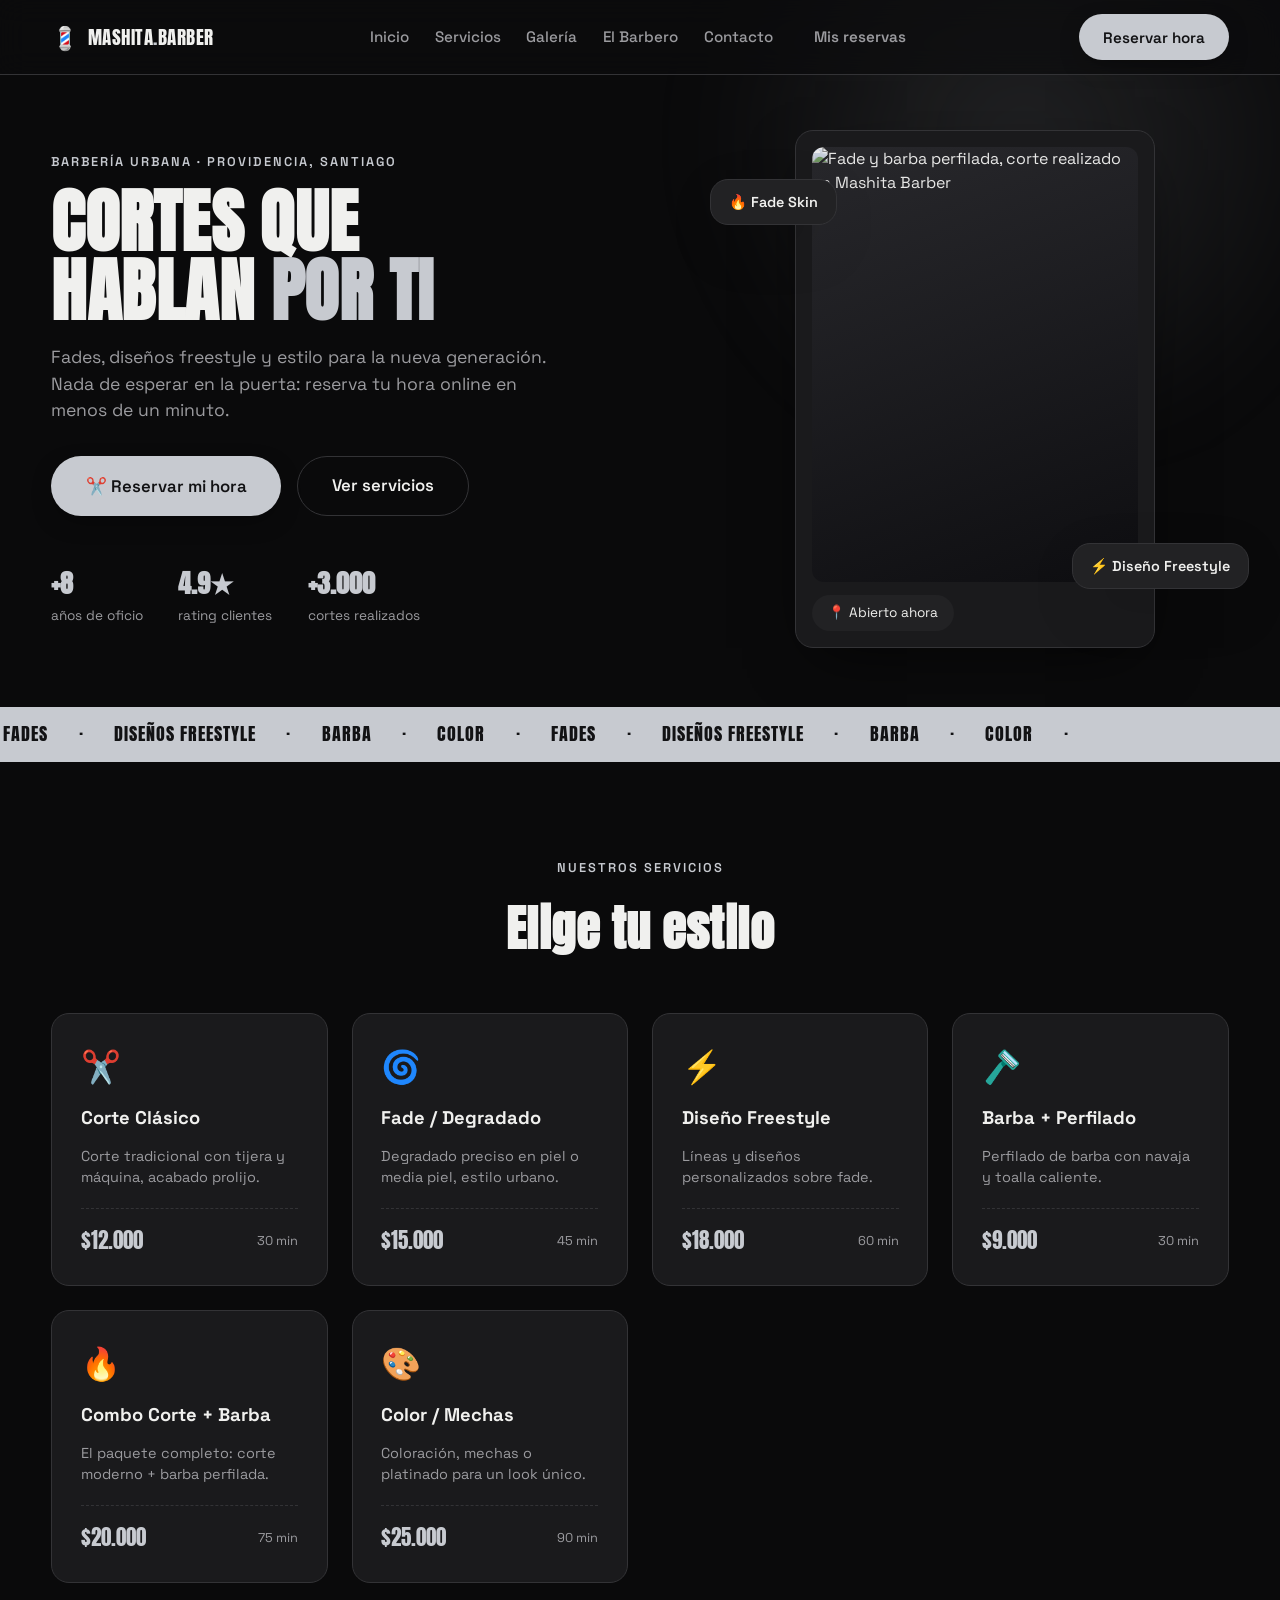
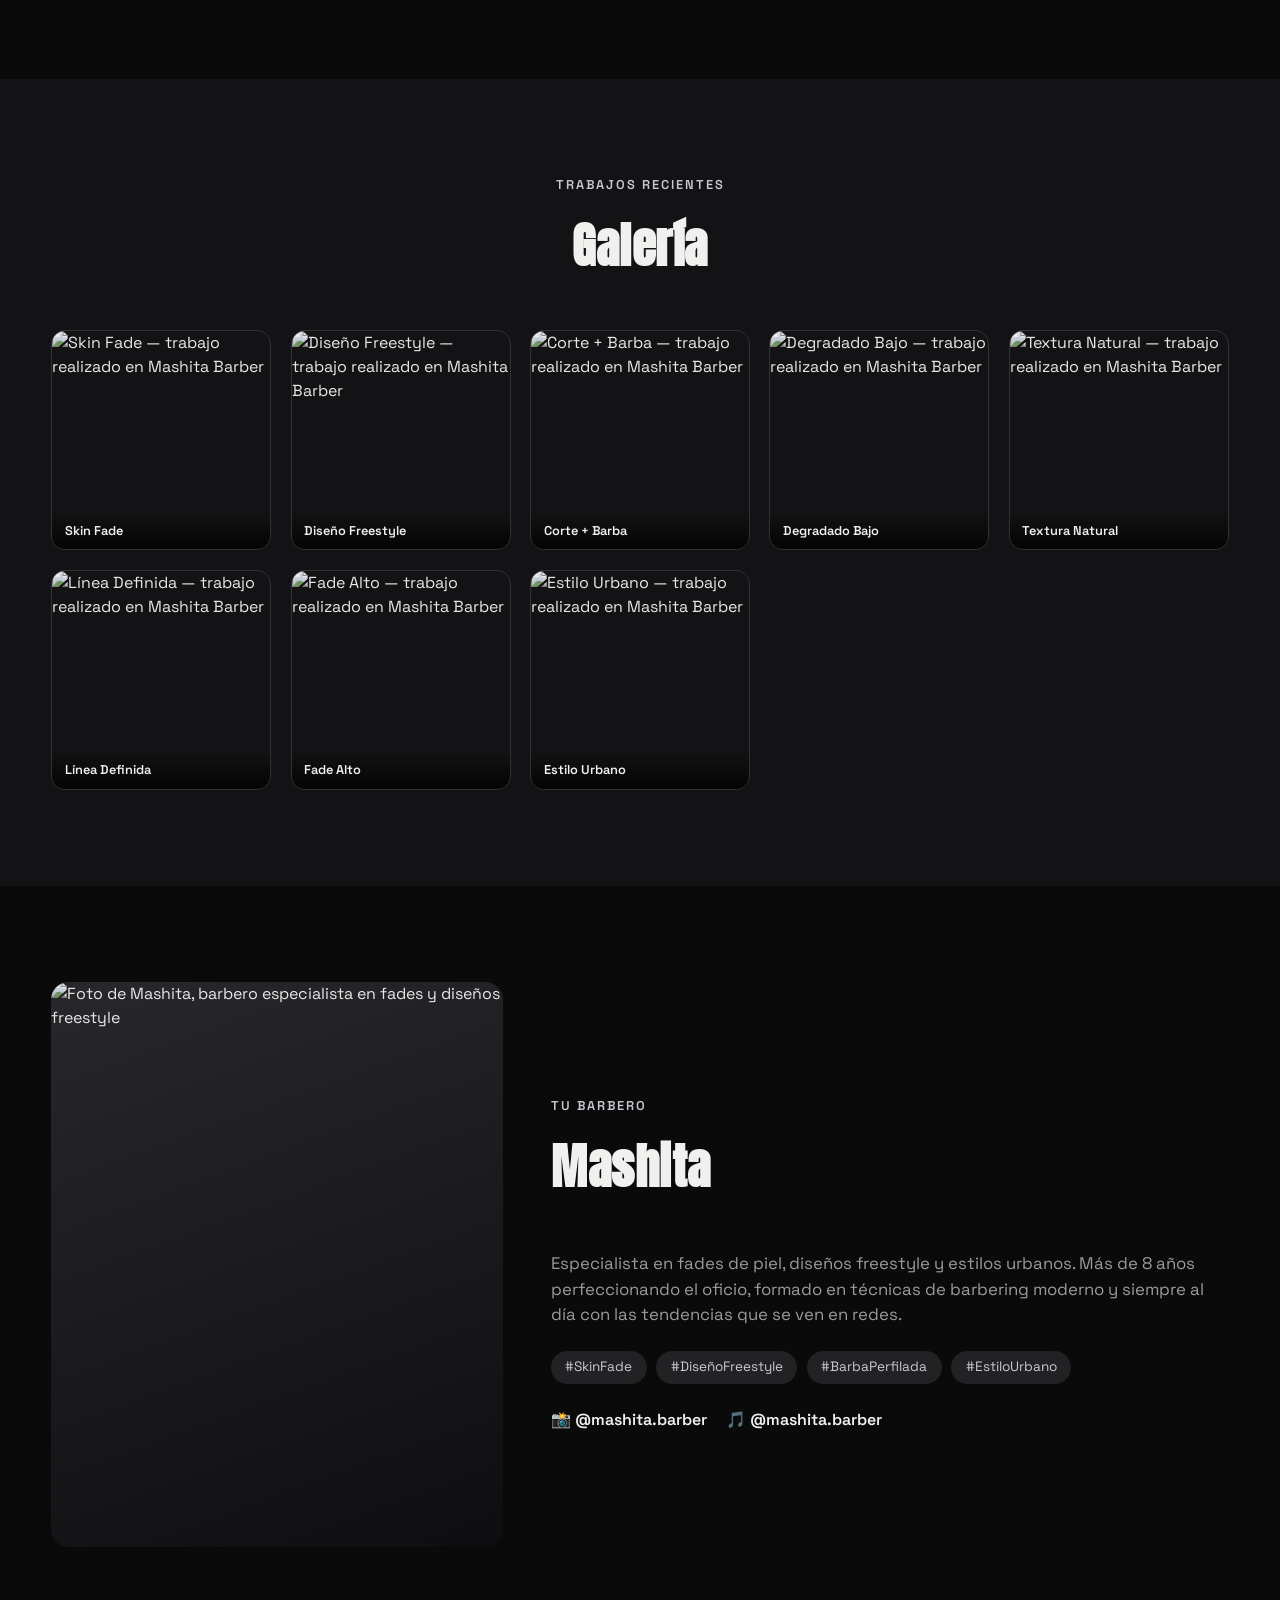
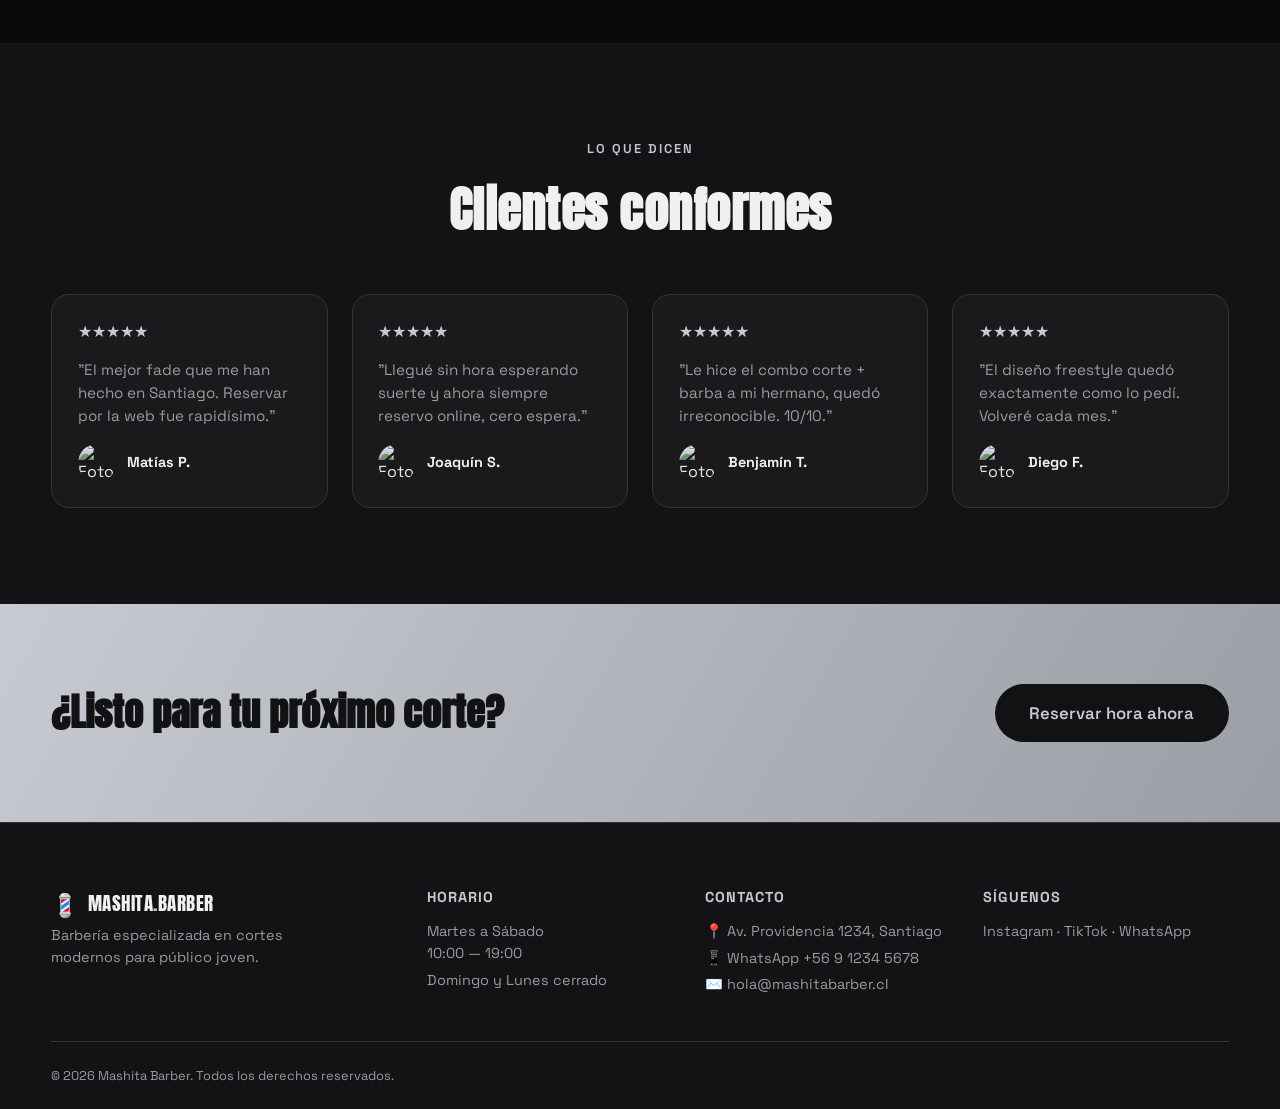
==== index.html @ 0678d82a "Initial commit: Mashita Barber landing + booking webapp Static site with services, gallery, booking " ====
<!DOCTYPE html>
<html lang="es">
<head>
<meta charset="UTF-8">
<meta name="viewport" content="width=device-width, initial-scale=1.0">
<title>Mashita Barber — Cortes modernos, actitud urbana</title>
<meta name="description" content="Barbería especializada en cortes modernos, fades y diseños freestyle para público joven. Reserva tu hora online.">
<link rel="icon" href="data:image/svg+xml,<svg xmlns=%22http://www.w3.org/2000/svg%22 viewBox=%220 0 100 100%22><text y=%22.9em%22 font-size=%2290%22>💈</text></svg>">
<link rel="preconnect" href="https://fonts.googleapis.com">
<link href="https://fonts.googleapis.com/css2?family=Anton&family=Space+Grotesk:wght@400;500;600;700&display=swap" rel="stylesheet">
<link rel="stylesheet" href="css/styles.css">
</head>
<body>

<div id="toast-container" class="toast-container" aria-live="polite"></div>

<!-- NAVBAR -->
<header class="navbar" id="navbar">
  <div class="navbar__inner container">
    <a href="#inicio" class="brand">
      <span class="brand__mark">💈</span>
      <span class="brand__text">MASHITA<span class="brand__accent">.</span>BARBER</span>
    </a>
    <nav class="nav-links" id="navLinks">
      <a href="#inicio">Inicio</a>
      <a href="#servicios">Servicios</a>
      <a href="#galeria">Galería</a>
      <a href="#barbero">El Barbero</a>
      <a href="#contacto">Contacto</a>
      <a href="#" class="btn btn--ghost" id="misReservasBtn">Mis reservas</a>
    </nav>
    <button class="btn btn--accent nav-cta" id="openBookingNav">Reservar hora</button>
    <button class="burger" id="burgerBtn" aria-label="Abrir menú">
      <span></span><span></span><span></span>
    </button>
  </div>
</header>

<!-- HERO -->
<section class="hero" id="inicio">
  <div class="hero__glow"></div>
  <div class="container hero__grid">
    <div class="hero__copy">
      <p class="eyebrow">Barbería urbana · Providencia, Santiago</p>
      <h1 class="hero__title">CORTES QUE<br>HABLAN <span class="text-accent">POR TI</span></h1>
      <p class="hero__subtitle">Fades, diseños freestyle y estilo para la nueva generación. Nada de esperar en la puerta: reserva tu hora online en menos de un minuto.</p>
      <div class="hero__actions">
        <button class="btn btn--accent btn--lg" id="openBookingHero">✂️ Reservar mi hora</button>
        <a href="#servicios" class="btn btn--outline btn--lg">Ver servicios</a>
      </div>
      <div class="hero__stats">
        <div><strong>+8</strong><span>años de oficio</span></div>
        <div><strong>4.9★</strong><span>rating clientes</span></div>
        <div><strong>+3.000</strong><span>cortes realizados</span></div>
      </div>
    </div>
    <div class="hero__visual">
      <div class="hero__card hero__card--main">
        <div class="hero__photo">
          <img class="photo-real" src="https://images.unsplash.com/photo-1630827020718-3433092696e7?w=900&q=80&auto=format&fit=crop" alt="Fade y barba perfilada, corte realizado en Mashita Barber" loading="lazy">
        </div>
        <div class="hero__badge">📍 Abierto ahora</div>
      </div>
      <div class="hero__card hero__card--float hero__card--1">🔥 Fade Skin</div>
      <div class="hero__card hero__card--float hero__card--2">⚡ Diseño Freestyle</div>
    </div>
  </div>
</section>

<!-- MARQUEE -->
<div class="marquee"><div class="marquee__track">
  <span>FADES</span><span>·</span><span>DISEÑOS FREESTYLE</span><span>·</span><span>BARBA</span><span>·</span><span>COLOR</span><span>·</span>
  <span>FADES</span><span>·</span><span>DISEÑOS FREESTYLE</span><span>·</span><span>BARBA</span><span>·</span><span>COLOR</span><span>·</span>
</div></div>

<!-- SERVICIOS -->
<section class="section" id="servicios">
  <div class="container">
    <p class="eyebrow eyebrow--center">Nuestros servicios</p>
    <h2 class="section__title">Elige tu estilo</h2>
    <div class="services-grid" id="servicesGrid"></div>
  </div>
</section>

<!-- GALERIA -->
<section class="section section--dark" id="galeria">
  <div class="container">
    <p class="eyebrow eyebrow--center">Trabajos recientes</p>
    <h2 class="section__title">Galería</h2>
    <div class="gallery-grid" id="galleryGrid"></div>
  </div>
</section>

<!-- BARBERO -->
<section class="section" id="barbero">
  <div class="container barbero-grid">
    <div class="barbero-photo">
      <img class="photo-real" src="https://images.unsplash.com/photo-1562004760-aceed7bb0fe3?w=900&q=80&auto=format&fit=crop" alt="Foto de Mashita, barbero especialista en fades y diseños freestyle" loading="lazy">
    </div>
    <div class="barbero-info">
      <p class="eyebrow">Tu barbero</p>
      <h2 class="section__title section__title--left">Mashita</h2>
      <p class="barbero-bio">Especialista en fades de piel, diseños freestyle y estilos urbanos. Más de 8 años perfeccionando el oficio, formado en técnicas de barbering moderno y siempre al día con las tendencias que se ven en redes.</p>
      <ul class="barbero-tags">
        <li>#SkinFade</li><li>#DiseñoFreestyle</li><li>#BarbaPerfilada</li><li>#EstiloUrbano</li>
      </ul>
      <div class="barbero-social">
        <a href="#" onclick="return false;">📸 @mashita.barber</a>
        <a href="#" onclick="return false;">🎵 @mashita.barber</a>
      </div>
    </div>
  </div>
</section>

<!-- TESTIMONIOS -->
<section class="section section--dark">
  <div class="container">
    <p class="eyebrow eyebrow--center">Lo que dicen</p>
    <h2 class="section__title">Clientes conformes</h2>
    <div class="testimonial-grid" id="testimonialGrid"></div>
  </div>
</section>

<!-- CTA BANNER -->
<section class="cta-banner">
  <div class="container cta-banner__inner">
    <h2>¿Listo para tu próximo corte?</h2>
    <button class="btn btn--accent btn--lg" id="openBookingCta">Reservar hora ahora</button>
  </div>
</section>

<!-- CONTACTO / FOOTER -->
<footer class="footer" id="contacto">
  <div class="container footer__grid">
    <div>
      <a href="#inicio" class="brand"><span class="brand__mark">💈</span><span class="brand__text">MASHITA<span class="brand__accent">.</span>BARBER</span></a>
      <p class="footer__desc">Barbería especializada en cortes modernos para público joven.</p>
    </div>
    <div>
      <h4>Horario</h4>
      <p>Martes a Sábado<br>10:00 — 19:00</p>
      <p>Domingo y Lunes cerrado</p>
    </div>
    <div>
      <h4>Contacto</h4>
      <p>📍 Av. Providencia 1234, Santiago</p>
      <p>📱 WhatsApp +56 9 1234 5678</p>
      <p>✉️ hola@mashitabarber.cl</p>
    </div>
    <div>
      <h4>Síguenos</h4>
      <p>Instagram · TikTok · WhatsApp</p>
    </div>
  </div>
  <div class="footer__bottom container">
    <span>© 2026 Mashita Barber. Todos los derechos reservados.</span>
  </div>
</footer>

<!-- BOOKING MODAL -->
<div class="modal-overlay" id="bookingOverlay">
  <div class="modal" role="dialog" aria-modal="true" aria-label="Reservar hora">
    <button class="modal__close" id="closeBooking" aria-label="Cerrar">✕</button>

    <div class="wizard">
      <div class="wizard__steps" id="wizardSteps">
        <div class="wizard__step is-active" data-step="1"><span>1</span>Servicio</div>
        <div class="wizard__step" data-step="2"><span>2</span>Fecha</div>
        <div class="wizard__step" data-step="3"><span>3</span>Tus datos</div>
        <div class="wizard__step" data-step="4"><span>4</span>Pago</div>
        <div class="wizard__step" data-step="5"><span>5</span>Listo</div>
      </div>

      <!-- STEP 1 -->
      <div class="wizard__panel is-active" data-panel="1">
        <h3 class="wizard__title">¿Qué te vas a hacer?</h3>
        <div class="option-grid" id="serviceOptions"></div>
        <div class="wizard__nav">
          <span></span>
          <button class="btn btn--accent" id="toStep2" disabled>Continuar →</button>
        </div>
      </div>

      <!-- STEP 2 -->
      <div class="wizard__panel" data-panel="2">
        <h3 class="wizard__title">Elige fecha y hora</h3>
        <div class="calendar" id="calendarWrap"></div>
        <div class="slots" id="slotsWrap"></div>
        <div class="wizard__nav">
          <button class="btn btn--outline" data-back="1">← Volver</button>
          <button class="btn btn--accent" id="toStep3" disabled>Continuar →</button>
        </div>
      </div>

      <!-- STEP 3 -->
      <div class="wizard__panel" data-panel="3">
        <h3 class="wizard__title">Tus datos de contacto</h3>
        <form class="form-grid" id="contactForm">
          <label>Nombre completo
            <input type="text" name="name" required placeholder="Ej: Camila Rojas">
          </label>
          <label>Teléfono (WhatsApp)
            <input type="tel" name="phone" required placeholder="+56 9 1234 5678">
          </label>
          <label>Email
            <input type="email" name="email" required placeholder="tucorreo@ejemplo.com">
          </label>
          <label class="checkbox-row">
            <input type="checkbox" name="reminder" checked>
            Enviarme recordatorios por WhatsApp/SMS (24h y 2h antes)
          </label>
          <label class="span-2">Notas para tu barbero (opcional)
            <textarea name="notes" rows="2" placeholder="Ej: quiero el mismo fade de la última vez"></textarea>
          </label>
        </form>
        <div class="wizard__nav">
          <button class="btn btn--outline" data-back="2">← Volver</button>
          <button class="btn btn--accent" id="toStep4">Continuar →</button>
        </div>
      </div>

      <!-- STEP 4 -->
      <div class="wizard__panel" data-panel="4">
        <h3 class="wizard__title">Pago</h3>
        <p class="demo-badge">⚠️ Modo demostración — no se realizan cobros reales</p>

        <div class="summary-box" id="paySummary"></div>

        <div class="pay-toggle">
          <label class="pay-option"><input type="radio" name="payMode" value="full" checked> Pagar 100% ahora</label>
          <label class="pay-option"><input type="radio" name="payMode" value="deposit"> Pagar abono 30%</label>
        </div>

        <div class="pay-methods">
          <button class="method-btn is-active" data-method="card">💳 Tarjeta</button>
          <button class="method-btn" data-method="transfer">🏦 Transferencia</button>
        </div>

        <div class="pay-panel" data-pay="card">
          <form class="form-grid" id="cardForm">
            <label class="span-2">Nombre del titular
              <input type="text" name="cardName" placeholder="Como aparece en la tarjeta">
            </label>
            <label class="span-2">Número de tarjeta
              <input type="text" name="cardNumber" placeholder="0000 0000 0000 0000" maxlength="19" inputmode="numeric">
            </label>
            <label>Vencimiento
              <input type="text" name="cardExpiry" placeholder="MM/AA" maxlength="5" inputmode="numeric">
            </label>
            <label>CVV
              <input type="text" name="cardCvv" placeholder="123" maxlength="4" inputmode="numeric">
            </label>
          </form>
        </div>

        <div class="pay-panel" data-pay="transfer" style="display:none">
          <div class="transfer-box">
            <p><strong>Banco:</strong> Banco Estado</p>
            <p><strong>Tipo de cuenta:</strong> Cuenta Corriente</p>
            <p><strong>N° de cuenta:</strong> 123-4567-8900</p>
            <p><strong>Titular:</strong> Mashita Barber SpA</p>
            <p><strong>RUT:</strong> 77.111.222-3</p>
            <p><strong>Email confirmación:</strong> pagos@mashitabarber.cl</p>
            <button class="btn btn--outline btn--sm" type="button" id="copyTransfer">📋 Copiar datos</button>
          </div>
          <label class="upload-row">
            Sube tu comprobante de transferencia (opcional)
            <input type="file" id="comprobanteInput">
          </label>
          <p class="hint">Tu hora quedará "pendiente de confirmación" hasta validar el pago.</p>
        </div>

        <div class="wizard__nav">
          <button class="btn btn--outline" data-back="3">← Volver</button>
          <button class="btn btn--accent" id="confirmPay">Confirmar y pagar →</button>
        </div>
      </div>

      <!-- STEP 5 -->
      <div class="wizard__panel" data-panel="5">
        <div class="success-box">
          <div class="success-check">✓</div>
          <h3 class="wizard__title">¡Hora confirmada!</h3>
          <div class="summary-box" id="finalSummary"></div>
          <div class="reminder-list" id="reminderList"></div>
          <div class="final-actions">
            <button class="btn btn--outline" id="downloadIcs">📅 Agregar a mi calendario</button>
            <button class="btn btn--accent" id="closeWizardDone">Listo</button>
          </div>
        </div>
      </div>

    </div>
  </div>
</div>

<!-- MIS RESERVAS MODAL -->
<div class="modal-overlay" id="reservasOverlay">
  <div class="modal modal--sm" role="dialog" aria-modal="true" aria-label="Mis reservas">
    <button class="modal__close" id="closeReservas" aria-label="Cerrar">✕</button>
    <h3 class="wizard__title">Mis reservas</h3>
    <p class="hint">Guardadas en este dispositivo/navegador.</p>
    <div id="reservasList" class="reservas-list"></div>
  </div>
</div>

<script src="js/data.js"></script>
<script src="js/app.js"></script>
</body>
</html>
---- css/styles.css ----
:root{
  --bg:#0a0a0b;
  --bg-alt:#131315;
  --surface:#1a1a1c;
  --surface-2:#222224;
  --border:#333336;
  --text:#f0f0ee;
  --text-dim:#9b9b9f;
  --accent:#c7cad0;
  --accent-2:#8a1f1f;
  --accent-dim:#75787e;
  --radius:18px;
  --shadow: 0 20px 60px -20px rgba(0,0,0,.7);
  --font-display: 'Anton', sans-serif;
  --font-body: 'Space Grotesk', sans-serif;
}

*,*::before,*::after{box-sizing:border-box;}
html{scroll-behavior:smooth;}
body{
  margin:0;
  background:var(--bg);
  color:var(--text);
  font-family:var(--font-body);
  line-height:1.5;
  -webkit-font-smoothing:antialiased;
  overflow-x:hidden;
}
img{max-width:100%;display:block;}
a{color:inherit;text-decoration:none;}
.container{width:min(1180px, 92%);margin-inline:auto;}
.text-accent{color:var(--accent);}

/* Buttons */
.btn{
  display:inline-flex;align-items:center;gap:.5em;justify-content:center;
  padding:.8em 1.5em;border-radius:999px;border:1px solid transparent;
  font-family:var(--font-body);font-weight:600;font-size:.95rem;cursor:pointer;
  transition:transform .15s ease, box-shadow .15s ease, background .15s ease, border-color .15s ease;
  white-space:nowrap;
}
.btn:active{transform:scale(.97);}
.btn--accent{background:var(--accent);color:#121214;box-shadow:0 8px 24px -8px rgba(0,0,0,.5);}
.btn--accent:hover{box-shadow:0 12px 30px -6px rgba(0,0,0,.6);transform:translateY(-2px);}
.btn--outline{background:transparent;color:var(--text);border-color:var(--border);}
.btn--outline:hover{border-color:var(--accent);color:var(--accent);}
.btn--ghost{background:transparent;color:var(--text-dim);padding:.6em 1em;}
.btn--ghost:hover{color:var(--text);}
.btn--lg{padding:1em 2em;font-size:1.05rem;}
.btn--sm{padding:.5em 1em;font-size:.85rem;}
.btn:disabled{opacity:.4;cursor:not-allowed;transform:none;box-shadow:none;}

/* Navbar */
.navbar{position:fixed;top:0;left:0;right:0;z-index:100;backdrop-filter:blur(14px);background:rgba(12,12,14,.7);border-bottom:1px solid var(--border);}
.navbar__inner{display:flex;align-items:center;justify-content:space-between;padding:.9rem 0;}
.brand{display:flex;align-items:center;gap:.5rem;font-family:var(--font-display);font-size:1.2rem;letter-spacing:.5px;}
.brand__mark{font-size:1.4rem;}
.brand__accent{color:var(--accent);}
.nav-links{display:flex;align-items:center;gap:1.6rem;font-weight:500;font-size:.95rem;}
.nav-links a{color:var(--text-dim);transition:color .15s;}
.nav-links a:hover{color:var(--text);}
.nav-cta{display:inline-flex;}
.burger{display:none;flex-direction:column;gap:5px;background:none;border:none;cursor:pointer;padding:8px;}
.burger span{width:22px;height:2px;background:var(--text);border-radius:2px;}

/* Hero */
.hero{position:relative;padding:9.5rem 0 5rem;overflow:hidden;}
.hero__glow{position:absolute;top:-20%;right:-10%;width:60%;height:80%;background:radial-gradient(circle, rgba(180,184,192,.14), transparent 70%);filter:blur(40px);pointer-events:none;}
.hero__grid{display:grid;grid-template-columns:1.1fr .9fr;gap:3rem;align-items:center;position:relative;}
.eyebrow{color:var(--accent);font-weight:600;letter-spacing:2px;text-transform:uppercase;font-size:.8rem;margin:0 0 1rem;}
.eyebrow--center{text-align:center;}
.hero__title{font-family:var(--font-display);font-size:clamp(2.6rem, 5.5vw, 4.5rem);line-height:.98;letter-spacing:.5px;margin:0 0 1.2rem;}
.hero__subtitle{color:var(--text-dim);font-size:1.1rem;max-width:520px;margin-bottom:2rem;}
.hero__actions{display:flex;gap:1rem;flex-wrap:wrap;margin-bottom:3rem;}
.hero__stats{display:flex;gap:2.2rem;}
.hero__stats strong{display:block;font-family:var(--font-display);font-size:1.6rem;color:var(--accent);}
.hero__stats span{color:var(--text-dim);font-size:.85rem;}

.hero__visual{position:relative;display:flex;align-items:center;justify-content:center;min-height:420px;}
.hero__card{position:absolute;border-radius:var(--radius);box-shadow:var(--shadow);}
.hero__card--main{width:100%;max-width:360px;background:var(--surface);border:1px solid var(--border);padding:1rem;}
.hero__photo{width:100%;aspect-ratio:3/4;border-radius:12px;overflow:hidden;background:linear-gradient(160deg,#28282c,#0e0e11);}
.hero__photo img{width:100%;height:100%;object-fit:cover;}
.hero__badge{margin-top:.8rem;background:var(--surface-2);border-radius:999px;padding:.5rem 1rem;font-size:.85rem;display:inline-flex;gap:.4rem;align-items:center;}
.hero__card--float{background:var(--surface-2);border:1px solid var(--border);padding:.7rem 1.1rem;font-weight:600;font-size:.9rem;animation:float 5s ease-in-out infinite;}
.hero__card--1{top:0;left:-10px;}
.hero__card--2{bottom:10px;right:-20px;animation-delay:-2.5s;}
@keyframes float{0%,100%{transform:translateY(0);}50%{transform:translateY(-12px);}}

/* Marquee */
.marquee{background:var(--accent);color:#121214;overflow:hidden;padding:.9rem 0;white-space:nowrap;font-family:var(--font-display);}
.marquee__track{display:inline-flex;gap:1.5rem;animation:scroll 18s linear infinite;font-size:1.1rem;letter-spacing:1px;}
.marquee__track span{padding-inline:.2rem;}
@keyframes scroll{from{transform:translateX(0);}to{transform:translateX(-50%);}}

/* Sections */
.section{padding:6rem 0;}
.section--dark{background:var(--bg-alt);}
.section__title{font-family:var(--font-display);font-size:clamp(2rem,4vw,3rem);text-align:center;margin:0 0 3rem;letter-spacing:.5px;}
.section__title--left{text-align:left;}

/* Services */
.services-grid{display:grid;grid-template-columns:repeat(auto-fit,minmax(260px,1fr));gap:1.5rem;}
.service-card{background:var(--surface);border:1px solid var(--border);border-radius:var(--radius);padding:1.8rem;transition:transform .2s, border-color .2s;}
.service-card:hover{transform:translateY(-6px);border-color:var(--accent);}
.service-card__icon{font-size:2rem;margin-bottom:.8rem;}
.service-card h3{margin:.2rem 0;font-size:1.15rem;}
.service-card p{color:var(--text-dim);font-size:.9rem;min-height:2.6em;}
.service-card__meta{display:flex;justify-content:space-between;align-items:center;margin-top:1.2rem;padding-top:1rem;border-top:1px dashed var(--border);}
.service-card__price{font-family:var(--font-display);color:var(--accent);font-size:1.3rem;}
.service-card__duration{color:var(--text-dim);font-size:.8rem;}

/* Gallery */
.gallery-grid{display:grid;grid-template-columns:repeat(auto-fit,minmax(200px,1fr));gap:1.2rem;}
.gallery-item{aspect-ratio:1;border-radius:14px;position:relative;overflow:hidden;border:1px solid var(--border);}
.gallery-item img{width:100%;height:100%;object-fit:cover;transition:filter .3s ease, transform .3s ease;}
.gallery-item:hover img{transform:scale(1.06);filter:grayscale(15%) contrast(1.05) brightness(1.02) !important;}
.gallery-item::after{content:attr(data-label);position:absolute;bottom:0;left:0;right:0;padding:.6rem .8rem;background:linear-gradient(to top, rgba(0,0,0,.8), transparent);font-size:.8rem;font-weight:600;}

/* Barbero */
.barbero-grid{display:grid;grid-template-columns:.8fr 1.2fr;gap:3rem;align-items:center;}
.barbero-photo{aspect-ratio:4/5;border-radius:var(--radius);overflow:hidden;background:linear-gradient(160deg,#28282c,#0e0e11);}
.barbero-photo img{width:100%;height:100%;object-fit:cover;}

/* Filtro fotográfico unificado: tonos grises, look editorial masculino */
.photo-real{filter:grayscale(55%) contrast(1.1) brightness(.92);}
.barbero-bio{color:var(--text-dim);font-size:1.05rem;margin-bottom:1.5rem;}
.barbero-tags{list-style:none;display:flex;gap:.6rem;flex-wrap:wrap;padding:0;margin:0 0 1.5rem;}
.barbero-tags li{background:var(--surface-2);padding:.4rem .9rem;border-radius:999px;font-size:.85rem;color:var(--accent);}
.barbero-social{display:flex;gap:1.2rem;font-weight:600;}
.barbero-social a:hover{color:var(--accent);}

/* Testimonials */
.testimonial-grid{display:grid;grid-template-columns:repeat(auto-fit,minmax(260px,1fr));gap:1.5rem;}
.testimonial-card{background:var(--surface);border:1px solid var(--border);border-radius:var(--radius);padding:1.6rem;}
.testimonial-card__stars{color:var(--accent);margin-bottom:.6rem;}
.testimonial-card p{color:var(--text-dim);font-size:.95rem;}
.testimonial-card__foot{display:flex;align-items:center;gap:.7rem;margin-top:1rem;}
.testimonial-card__avatar{width:38px;height:38px;border-radius:50%;object-fit:cover;flex-shrink:0;}
.testimonial-card__name{font-weight:700;font-size:.9rem;color:var(--text);}

/* CTA banner */
.cta-banner{padding:5rem 0;background:linear-gradient(120deg, var(--accent), #9a9ea5);color:#121214;}
.cta-banner__inner{display:flex;align-items:center;justify-content:space-between;flex-wrap:wrap;gap:1.5rem;}
.cta-banner h2{font-family:var(--font-display);font-size:clamp(1.6rem,3vw,2.4rem);margin:0;}
.cta-banner .btn--accent{background:#121214;color:var(--accent);box-shadow:none;}

/* Footer */
.footer{background:var(--bg-alt);padding:4rem 0 1.5rem;border-top:1px solid var(--border);}
.footer__grid{display:grid;grid-template-columns:1.4fr 1fr 1fr 1fr;gap:2rem;margin-bottom:2.5rem;}
.footer h4{margin:0 0 .8rem;font-size:.9rem;text-transform:uppercase;letter-spacing:1px;color:var(--accent);}
.footer p{color:var(--text-dim);font-size:.9rem;margin:.3rem 0;}
.footer__desc{max-width:260px;margin-top:.8rem;}
.footer__bottom{border-top:1px solid var(--border);padding-top:1.5rem;color:var(--text-dim);font-size:.8rem;}

/* Toasts */
.toast-container{position:fixed;bottom:1.2rem;right:1.2rem;z-index:1000;display:flex;flex-direction:column;gap:.6rem;}
.toast{background:var(--surface-2);border:1px solid var(--border);border-left:4px solid var(--accent);padding:.9rem 1.1rem;border-radius:10px;max-width:320px;font-size:.9rem;box-shadow:var(--shadow);animation:toast-in .25s ease;}
@keyframes toast-in{from{opacity:0;transform:translateY(10px);}to{opacity:1;transform:translateY(0);}}

/* Modal & Wizard */
.modal-overlay{position:fixed;inset:0;background:rgba(0,0,0,.65);backdrop-filter:blur(4px);display:none;align-items:center;justify-content:center;z-index:200;padding:1.5rem;}
.modal-overlay.is-open{display:flex;}
.modal{background:var(--bg-alt);border:1px solid var(--border);border-radius:var(--radius);width:min(720px,100%);max-height:92vh;overflow-y:auto;padding:2rem;position:relative;box-shadow:var(--shadow);}
.modal--sm{width:min(480px,100%);}
.modal__close{position:absolute;top:1rem;right:1rem;background:var(--surface-2);border:none;color:var(--text);width:34px;height:34px;border-radius:50%;cursor:pointer;font-size:1rem;}
.modal__close:hover{background:var(--accent);color:#121214;}

.wizard__steps{display:flex;gap:.4rem;margin-bottom:1.8rem;flex-wrap:wrap;}
.wizard__step{flex:1;min-width:80px;text-align:center;font-size:.75rem;color:var(--text-dim);padding-bottom:.6rem;border-bottom:3px solid var(--border);}
.wizard__step span{display:block;width:24px;height:24px;line-height:24px;border-radius:50%;background:var(--surface-2);margin:0 auto .3rem;font-weight:700;}
.wizard__step.is-active{color:var(--text);border-color:var(--accent);}
.wizard__step.is-active span{background:var(--accent);color:#121214;}
.wizard__step.is-done{border-color:var(--accent-dim);}

.wizard__panel{display:none;}
.wizard__panel.is-active{display:block;animation:panel-in .25s ease;}
@keyframes panel-in{from{opacity:0;transform:translateX(10px);}to{opacity:1;transform:translateX(0);}}
.wizard__title{font-family:var(--font-display);font-size:1.5rem;margin:0 0 1.3rem;letter-spacing:.3px;}
.wizard__nav{display:flex;justify-content:space-between;margin-top:1.8rem;}

.option-grid{display:grid;grid-template-columns:repeat(auto-fit,minmax(220px,1fr));gap:1rem;}
.option-card{background:var(--surface);border:2px solid var(--border);border-radius:14px;padding:1.1rem;cursor:pointer;transition:border-color .15s, transform .15s;}
.option-card:hover{transform:translateY(-3px);}
.option-card.is-selected{border-color:var(--accent);background:var(--surface-2);}
.option-card h4{margin:.4rem 0 .2rem;font-size:1rem;}
.option-card p{margin:0;color:var(--text-dim);font-size:.82rem;}
.option-card__foot{display:flex;justify-content:space-between;margin-top:.7rem;font-size:.85rem;}
.option-card__foot b{color:var(--accent);}

.calendar{background:var(--surface);border:1px solid var(--border);border-radius:14px;padding:1.2rem;margin-bottom:1.2rem;}
.calendar__header{display:flex;justify-content:space-between;align-items:center;margin-bottom:1rem;font-weight:700;}
.calendar__grid{display:grid;grid-template-columns:repeat(7,1fr);gap:.4rem;text-align:center;}
.calendar__dow{font-size:.7rem;color:var(--text-dim);padding-bottom:.4rem;}
.calendar__day{padding:.6rem 0;border-radius:8px;font-size:.85rem;cursor:pointer;background:var(--surface-2);}
.calendar__day.is-disabled{opacity:.25;cursor:not-allowed;}
.calendar__day.is-selected{background:var(--accent);color:#121214;font-weight:700;}
.calendar__day.is-empty{visibility:hidden;}
.calendar__day:not(.is-disabled):not(.is-selected):hover{outline:1px solid var(--accent);}

.slots{display:flex;flex-wrap:wrap;gap:.6rem;}
.slot-btn{background:var(--surface);border:1px solid var(--border);border-radius:8px;padding:.55rem 1rem;font-size:.85rem;cursor:pointer;}
.slot-btn.is-selected{background:var(--accent);color:#121214;border-color:var(--accent);font-weight:700;}
.slot-btn:hover:not(.is-selected){border-color:var(--accent);}
.slots-empty{color:var(--text-dim);font-size:.9rem;}

.form-grid{display:grid;grid-template-columns:1fr 1fr;gap:1rem;}
.form-grid label{display:flex;flex-direction:column;gap:.4rem;font-size:.85rem;color:var(--text-dim);}
.form-grid .span-2{grid-column:1/-1;}
.form-grid input,.form-grid textarea{background:var(--surface);border:1px solid var(--border);border-radius:8px;padding:.7rem .9rem;color:var(--text);font-family:var(--font-body);font-size:.95rem;}
.form-grid input:focus,.form-grid textarea:focus{outline:none;border-color:var(--accent);}
.checkbox-row{flex-direction:row !important;align-items:center;grid-column:1/-1;font-size:.88rem;}
.checkbox-row input{width:auto;}

.demo-badge{background:rgba(138,31,31,.15);color:#c96a6a;border:1px solid rgba(138,31,31,.4);padding:.6rem 1rem;border-radius:8px;font-size:.82rem;margin-bottom:1.2rem;}
.summary-box{background:var(--surface);border:1px solid var(--border);border-radius:12px;padding:1.1rem 1.3rem;margin-bottom:1.2rem;font-size:.9rem;}
.summary-box div{display:flex;justify-content:space-between;padding:.3rem 0;}
.summary-box .total{border-top:1px dashed var(--border);margin-top:.5rem;padding-top:.7rem;font-weight:700;color:var(--accent);}

.pay-toggle{display:flex;gap:1rem;margin-bottom:1.2rem;}
.pay-option{display:flex;align-items:center;gap:.5rem;font-size:.88rem;background:var(--surface);border:1px solid var(--border);padding:.6rem 1rem;border-radius:8px;cursor:pointer;}

.pay-methods{display:flex;gap:.8rem;margin-bottom:1.2rem;}
.method-btn{flex:1;background:var(--surface);border:1px solid var(--border);border-radius:10px;padding:.8rem;cursor:pointer;font-weight:600;color:var(--text-dim);}
.method-btn.is-active{border-color:var(--accent);color:var(--text);background:var(--surface-2);}

.transfer-box{background:var(--surface);border:1px solid var(--border);border-radius:12px;padding:1.2rem;font-size:.88rem;margin-bottom:1rem;}
.transfer-box p{margin:.35rem 0;}
.upload-row{display:flex;flex-direction:column;gap:.5rem;font-size:.85rem;color:var(--text-dim);margin-bottom:.6rem;}
.hint{color:var(--text-dim);font-size:.8rem;}

.success-box{text-align:center;}
.success-check{width:64px;height:64px;border-radius:50%;background:var(--accent);color:#121214;font-size:2rem;line-height:64px;margin:0 auto 1rem;font-weight:900;}
.reminder-list{text-align:left;background:var(--surface);border:1px solid var(--border);border-radius:12px;padding:1rem 1.3rem;margin-bottom:1.5rem;font-size:.88rem;}
.reminder-list div{padding:.35rem 0;color:var(--text-dim);}
.final-actions{display:flex;gap:1rem;justify-content:center;flex-wrap:wrap;}

.reservas-list{display:flex;flex-direction:column;gap:.8rem;margin-top:1rem;}
.reserva-item{background:var(--surface);border:1px solid var(--border);border-radius:10px;padding:.9rem 1.1rem;font-size:.88rem;}
.reserva-item strong{color:var(--accent);}
.reserva-item__status{display:inline-block;margin-top:.4rem;font-size:.75rem;padding:.2rem .6rem;border-radius:999px;background:var(--surface-2);}
.empty-state{color:var(--text-dim);font-size:.9rem;text-align:center;padding:1rem 0;}

@media (max-width: 900px){
  .hero__grid{grid-template-columns:1fr;}
  .hero__visual{min-height:340px;order:-1;}
  .barbero-grid{grid-template-columns:1fr;}
  .footer__grid{grid-template-columns:1fr 1fr;}
}
@media (max-width: 960px){
  .nav-links{display:none;}
  .nav-cta{display:none;}
  .burger{display:flex;}
  .form-grid{grid-template-columns:1fr;}
  .footer__grid{grid-template-columns:1fr;}
  .cta-banner__inner{flex-direction:column;text-align:center;}
}
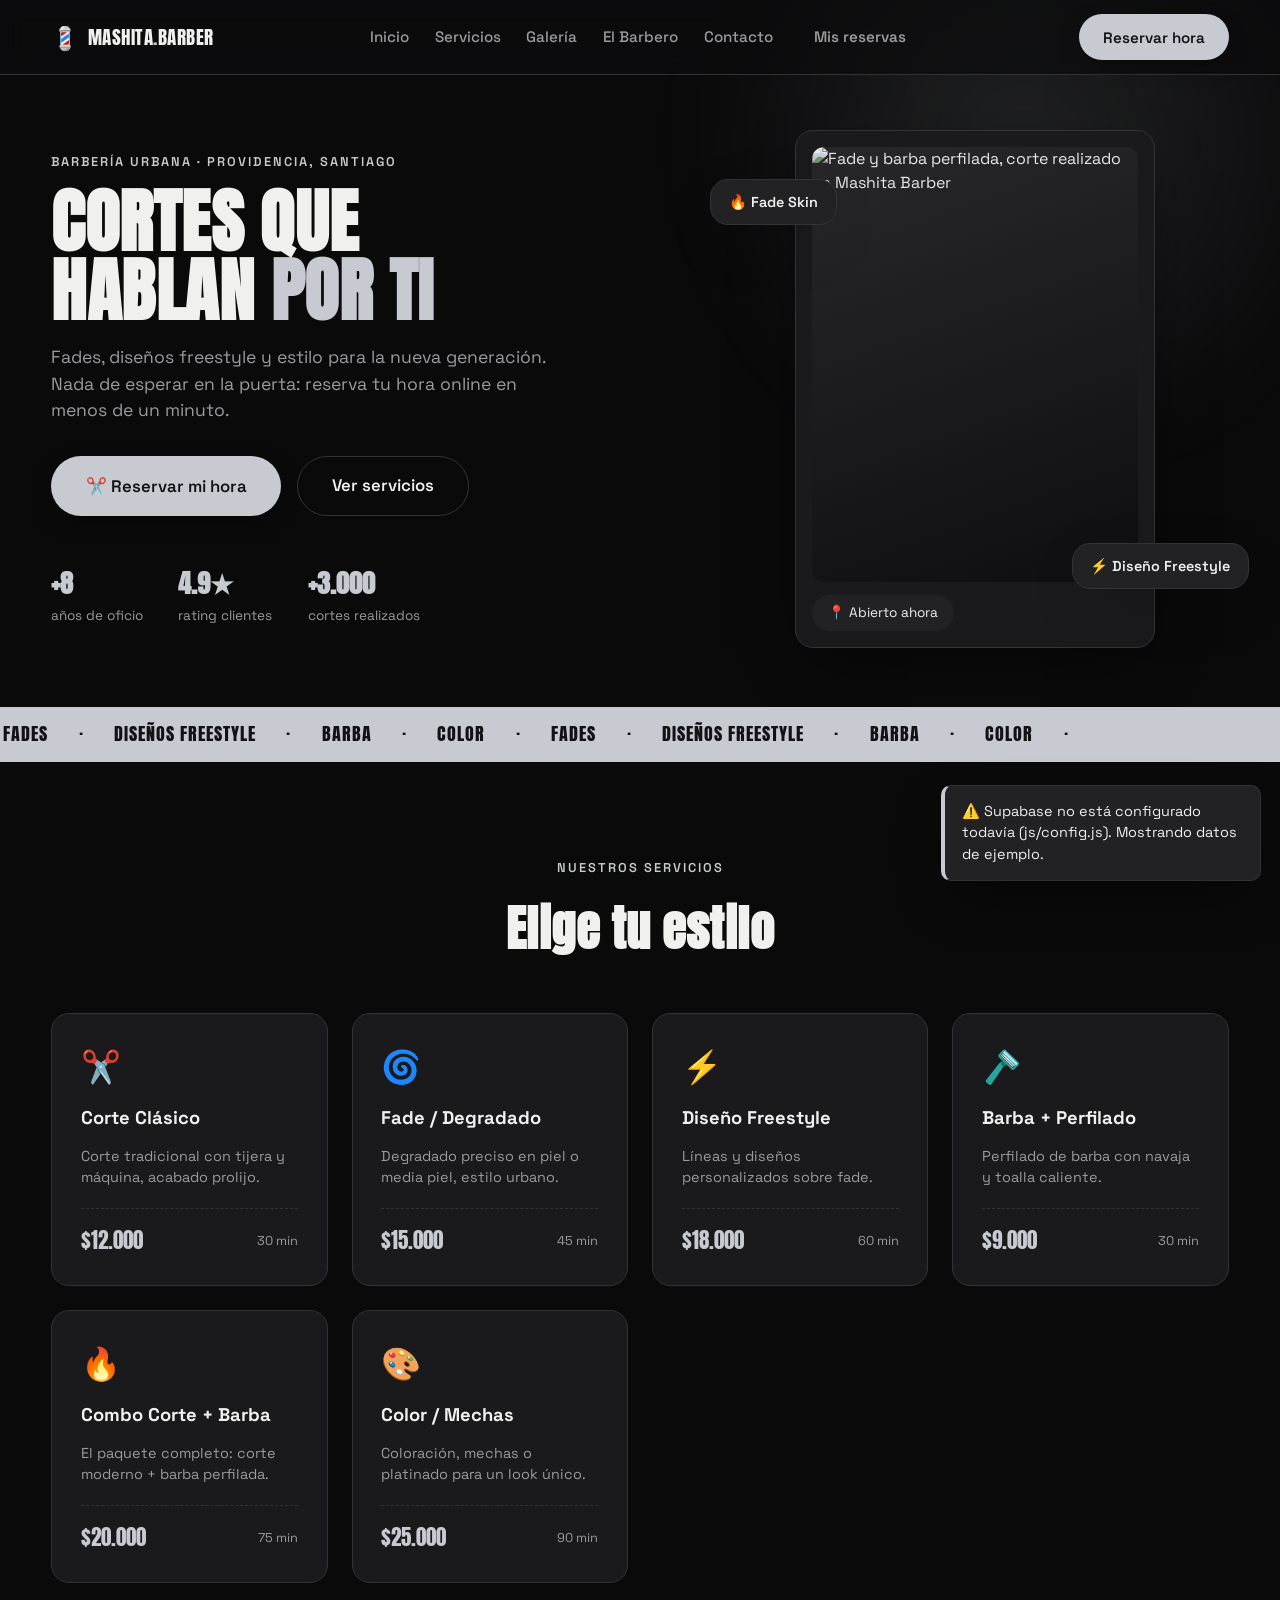
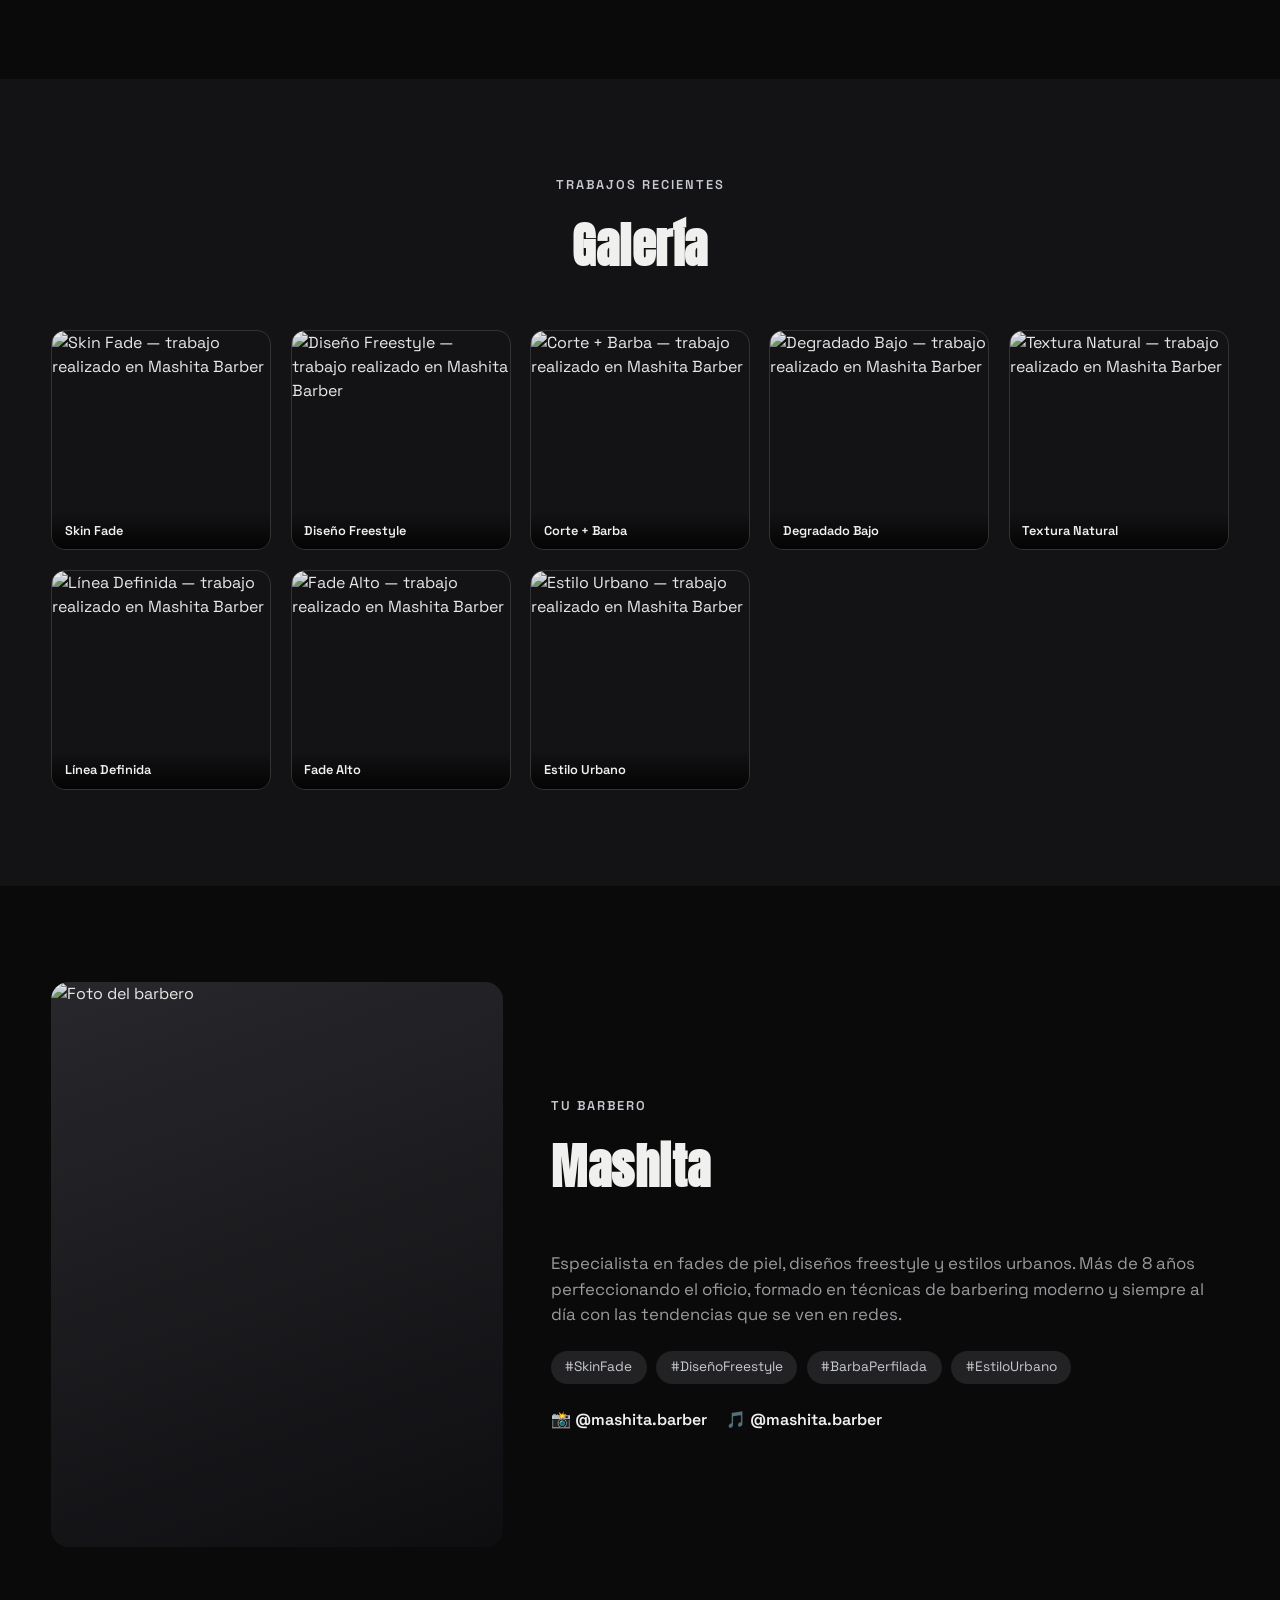
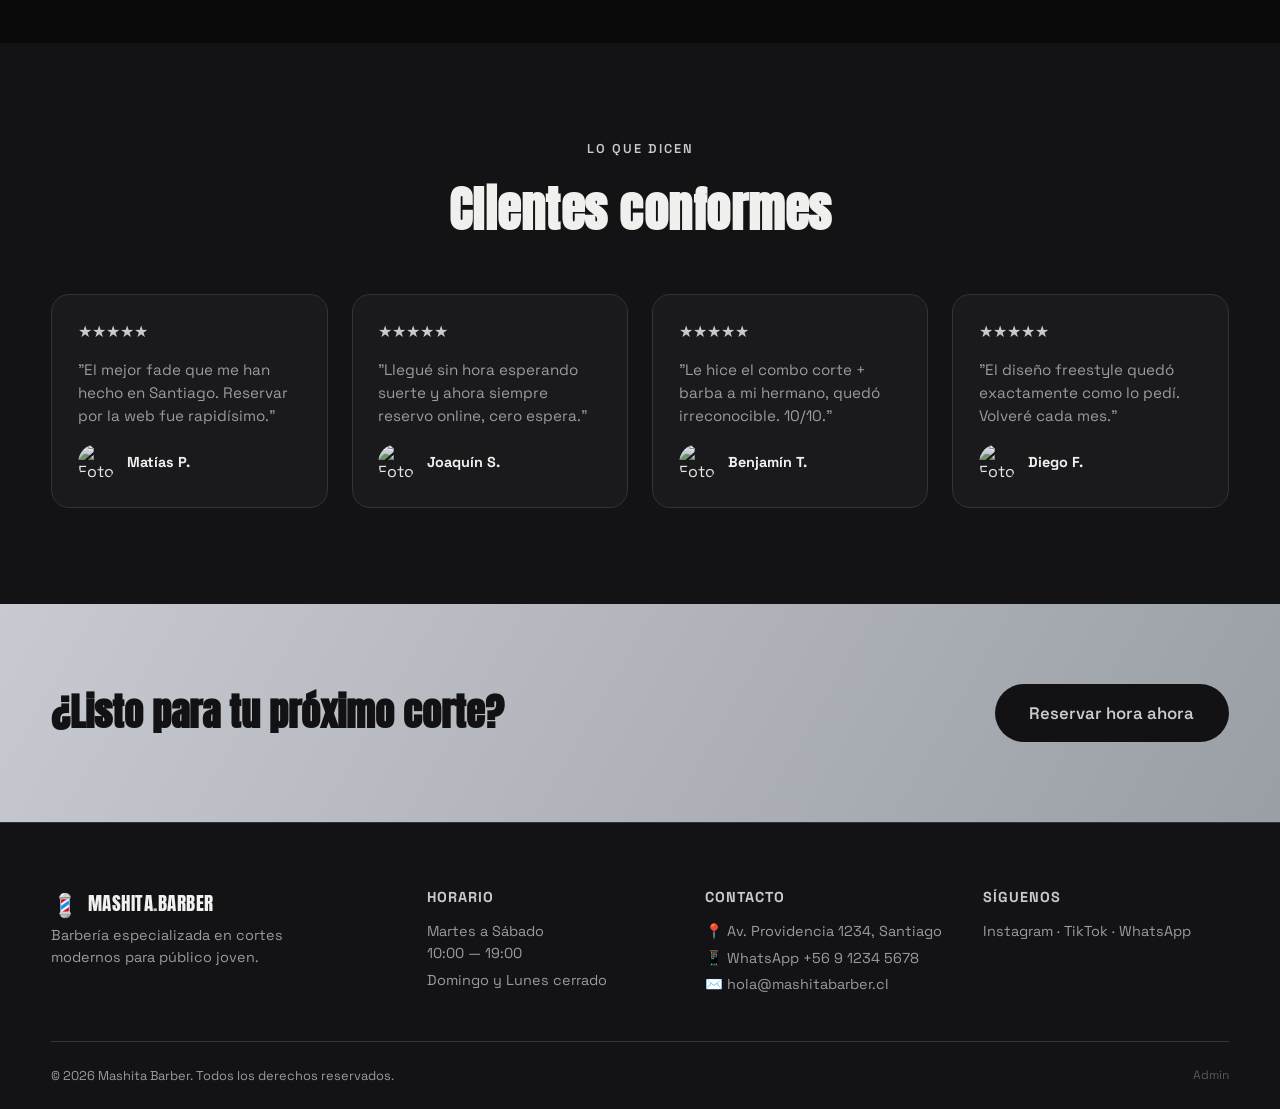
==== commit c979a3e5: "Add admin panel with Supabase backend Real multi-device admin panel: schedule/blocked-days managemen" ====
--- a/index.html
+++ b/index.html
@@ -57,7 +57,7 @@
     <div class="hero__visual">
       <div class="hero__card hero__card--main">
         <div class="hero__photo">
-          <img class="photo-real" src="https://images.unsplash.com/photo-1630827020718-3433092696e7?w=900&q=80&auto=format&fit=crop" alt="Fade y barba perfilada, corte realizado en Mashita Barber" loading="lazy">
+          <img id="heroPhotoImg" class="photo-real" src="https://images.unsplash.com/photo-1630827020718-3433092696e7?w=900&q=80&auto=format&fit=crop" alt="Fade y barba perfilada, corte realizado en Mashita Barber" loading="lazy">
         </div>
         <div class="hero__badge">📍 Abierto ahora</div>
       </div>
@@ -95,13 +95,13 @@
 <section class="section" id="barbero">
   <div class="container barbero-grid">
     <div class="barbero-photo">
-      <img class="photo-real" src="https://images.unsplash.com/photo-1562004760-aceed7bb0fe3?w=900&q=80&auto=format&fit=crop" alt="Foto de Mashita, barbero especialista en fades y diseños freestyle" loading="lazy">
+      <img id="barberoPhotoImg" class="photo-real" src="https://images.unsplash.com/photo-1562004760-aceed7bb0fe3?w=900&q=80&auto=format&fit=crop" alt="Foto del barbero" loading="lazy">
     </div>
     <div class="barbero-info">
       <p class="eyebrow">Tu barbero</p>
-      <h2 class="section__title section__title--left">Mashita</h2>
-      <p class="barbero-bio">Especialista en fades de piel, diseños freestyle y estilos urbanos. Más de 8 años perfeccionando el oficio, formado en técnicas de barbering moderno y siempre al día con las tendencias que se ven en redes.</p>
-      <ul class="barbero-tags">
+      <h2 class="section__title section__title--left" id="barberoName">Mashita</h2>
+      <p class="barbero-bio" id="barberoBio">Especialista en fades de piel, diseños freestyle y estilos urbanos. Más de 8 años perfeccionando el oficio, formado en técnicas de barbering moderno y siempre al día con las tendencias que se ven en redes.</p>
+      <ul class="barbero-tags" id="barberoTags">
         <li>#SkinFade</li><li>#DiseñoFreestyle</li><li>#BarbaPerfilada</li><li>#EstiloUrbano</li>
       </ul>
       <div class="barbero-social">
@@ -154,6 +154,7 @@
   </div>
   <div class="footer__bottom container">
     <span>© 2026 Mashita Barber. Todos los derechos reservados.</span>
+    <a href="admin.html" class="footer__admin-link">Admin</a>
   </div>
 </footer>
 
@@ -254,15 +255,7 @@
         </div>
 
         <div class="pay-panel" data-pay="transfer" style="display:none">
-          <div class="transfer-box">
-            <p><strong>Banco:</strong> Banco Estado</p>
-            <p><strong>Tipo de cuenta:</strong> Cuenta Corriente</p>
-            <p><strong>N° de cuenta:</strong> 123-4567-8900</p>
-            <p><strong>Titular:</strong> Mashita Barber SpA</p>
-            <p><strong>RUT:</strong> 77.111.222-3</p>
-            <p><strong>Email confirmación:</strong> pagos@mashitabarber.cl</p>
-            <button class="btn btn--outline btn--sm" type="button" id="copyTransfer">📋 Copiar datos</button>
-          </div>
+          <div class="transfer-box" id="transferBox"></div>
           <label class="upload-row">
             Sube tu comprobante de transferencia (opcional)
             <input type="file" id="comprobanteInput">
@@ -304,6 +297,9 @@
   </div>
 </div>
 
+<script src="https://cdn.jsdelivr.net/npm/@supabase/supabase-js@2"></script>
+<script src="js/config.js"></script>
+<script src="js/supabase-client.js"></script>
 <script src="js/data.js"></script>
 <script src="js/app.js"></script>
 </body>
--- a/css/styles.css
+++ b/css/styles.css
@@ -101,8 +101,10 @@
 
 /* Services */
 .services-grid{display:grid;grid-template-columns:repeat(auto-fit,minmax(260px,1fr));gap:1.5rem;}
-.service-card{background:var(--surface);border:1px solid var(--border);border-radius:var(--radius);padding:1.8rem;transition:transform .2s, border-color .2s;}
+.service-card{background:var(--surface);border:1px solid var(--border);border-radius:var(--radius);padding:1.8rem;transition:transform .2s, border-color .2s;overflow:hidden;}
 .service-card:hover{transform:translateY(-6px);border-color:var(--accent);}
+.service-card__photo{margin:-1.8rem -1.8rem 1.2rem;aspect-ratio:16/10;overflow:hidden;}
+.service-card__photo img{width:100%;height:100%;object-fit:cover;}
 .service-card__icon{font-size:2rem;margin-bottom:.8rem;}
 .service-card h3{margin:.2rem 0;font-size:1.15rem;}
 .service-card p{color:var(--text-dim);font-size:.9rem;min-height:2.6em;}
@@ -151,7 +153,9 @@
 .footer h4{margin:0 0 .8rem;font-size:.9rem;text-transform:uppercase;letter-spacing:1px;color:var(--accent);}
 .footer p{color:var(--text-dim);font-size:.9rem;margin:.3rem 0;}
 .footer__desc{max-width:260px;margin-top:.8rem;}
-.footer__bottom{border-top:1px solid var(--border);padding-top:1.5rem;color:var(--text-dim);font-size:.8rem;}
+.footer__bottom{border-top:1px solid var(--border);padding-top:1.5rem;color:var(--text-dim);font-size:.8rem;display:flex;justify-content:space-between;align-items:center;gap:1rem;flex-wrap:wrap;}
+.footer__admin-link{color:var(--text-dim);font-size:.75rem;opacity:.5;transition:opacity .15s;}
+.footer__admin-link:hover{opacity:1;color:var(--accent);}
 
 /* Toasts */
 .toast-container{position:fixed;bottom:1.2rem;right:1.2rem;z-index:1000;display:flex;flex-direction:column;gap:.6rem;}
